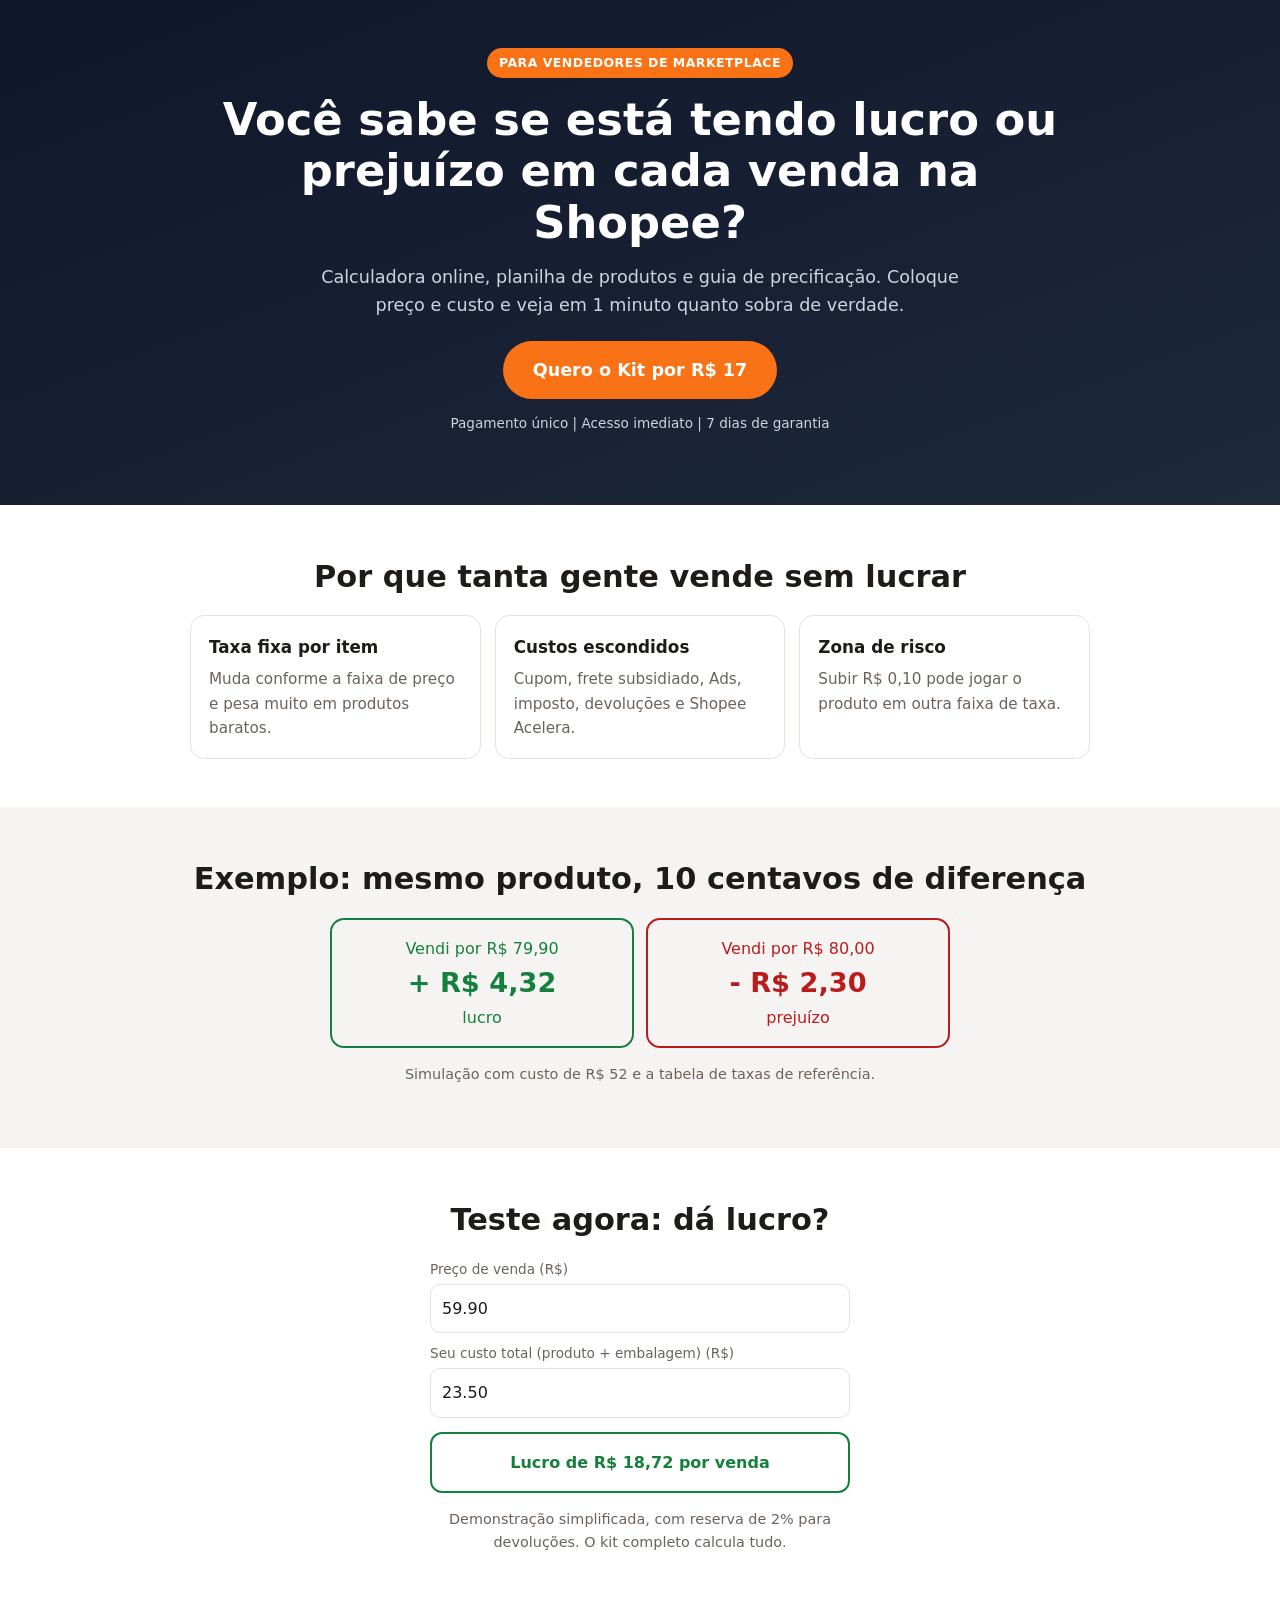
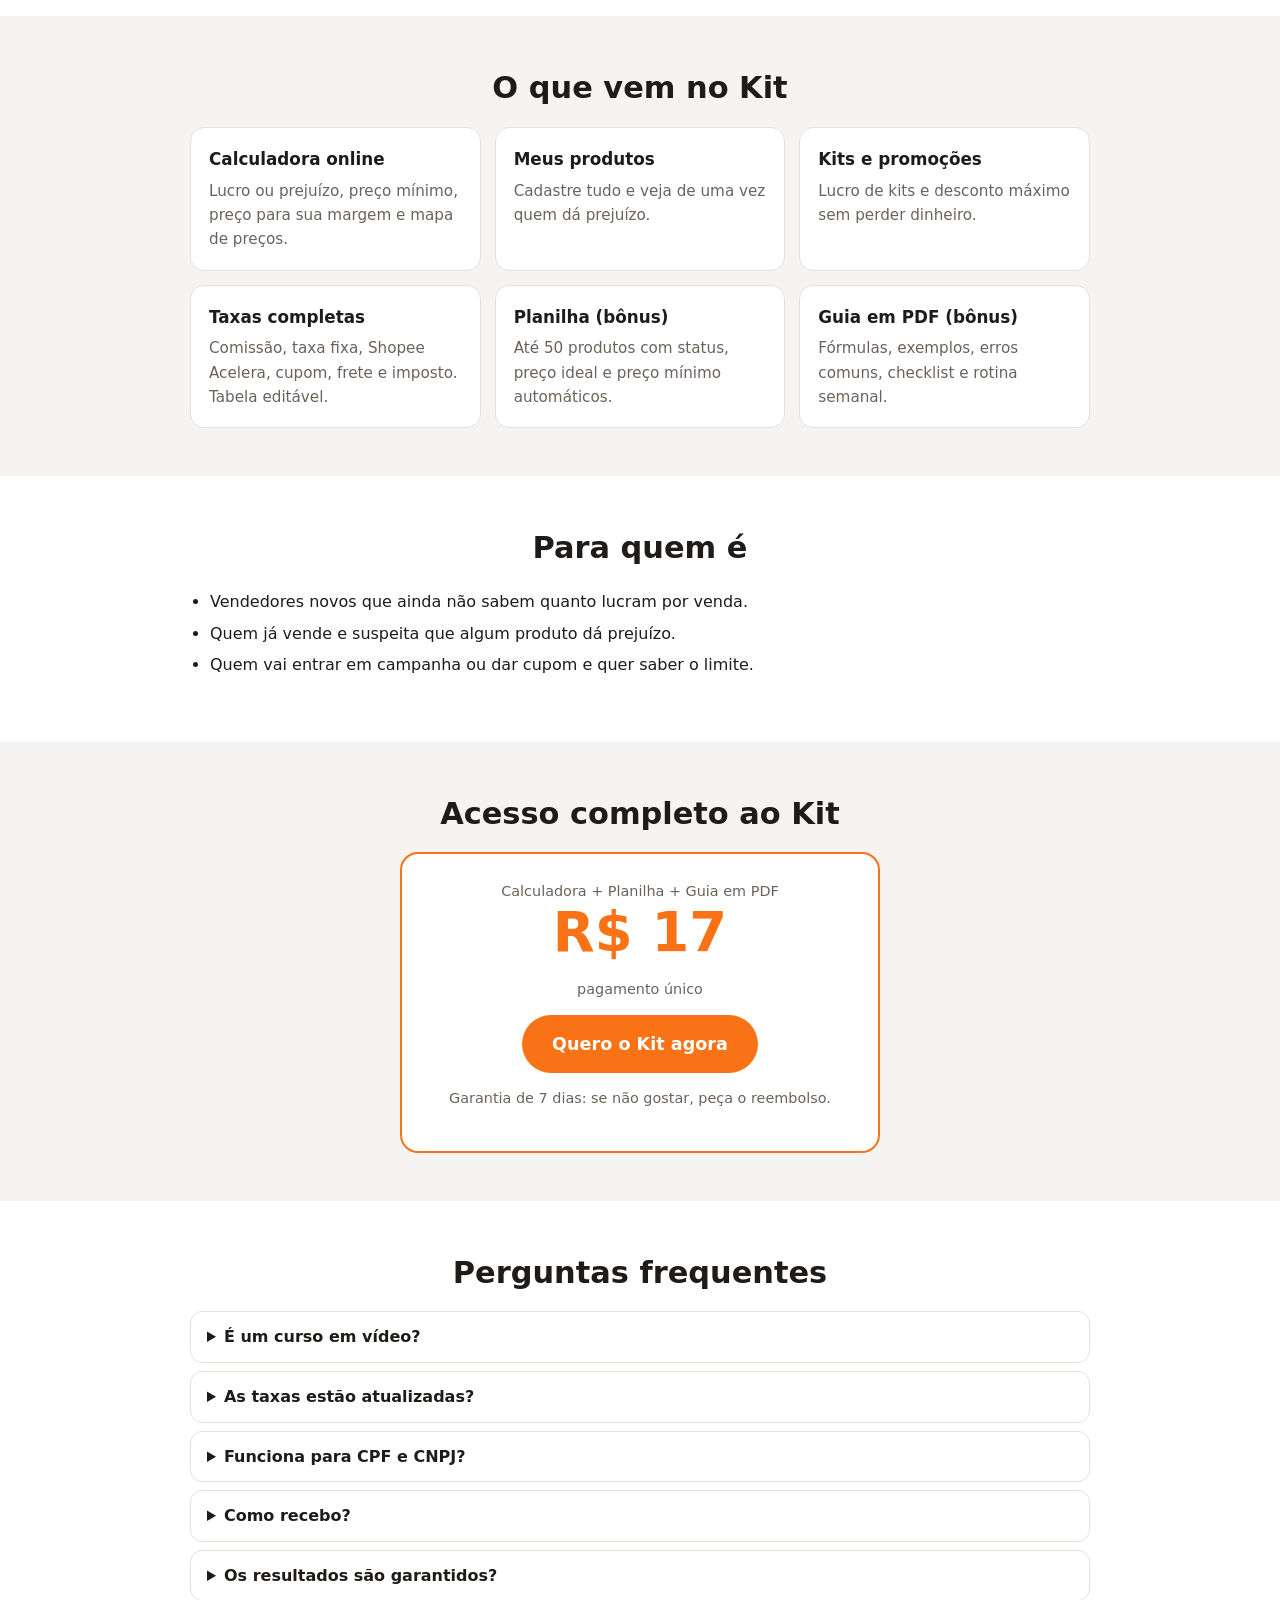
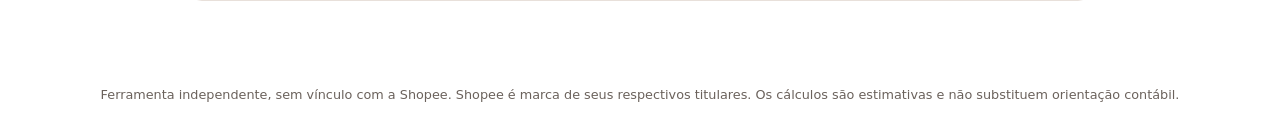
==== kit/2-divulgacao/index.html @ 6bdb3f8b "feat: kit do vendedor shopee com landing page e checkout kiwify" ====
<!DOCTYPE html>
<html lang="pt-BR">
<head>
  <meta charset="utf-8">
  <meta name="viewport" content="width=device-width, initial-scale=1, viewport-fit=cover">
  <title>Kit do Vendedor Shopee – Descubra se você tem lucro ou prejuízo</title>
  <link rel="stylesheet" href="style.css">
</head>
<body>
  <section class="hero">
    <div class="w">
      <span class="tag">PARA VENDEDORES DE MARKETPLACE</span>
      <h1>Você sabe se está tendo lucro ou prejuízo em cada venda na Shopee?</h1>
      <p>Calculadora online, planilha de produtos e guia de precificação. Coloque preço e custo e veja em 1 minuto quanto sobra de verdade.</p>
      <a class="btn buy" href="https://pay.kiwify.com.br/eOZL2Y8" target="_blank" rel="noopener">Quero o Kit por R$ 17</a>
      <p style="font-size:.85rem;margin-top:14px">Pagamento único | Acesso imediato | 7 dias de garantia</p>
    </div>
  </section>

  <section>
    <div class="w">
      <h2>Por que tanta gente vende sem lucrar</h2>
      <div class="g">
        <div class="c">
          <h3>Taxa fixa por item</h3>
          <p>Muda conforme a faixa de preço e pesa muito em produtos baratos.</p>
        </div>
        <div class="c">
          <h3>Custos escondidos</h3>
          <p>Cupom, frete subsidiado, Ads, imposto, devoluções e Shopee Acelera.</p>
        </div>
        <div class="c">
          <h3>Zona de risco</h3>
          <p>Subir R$ 0,10 pode jogar o produto em outra faixa de taxa.</p>
        </div>
      </div>
    </div>
  </section>

  <section class="alt">
    <div class="w">
      <h2>Exemplo: mesmo produto, 10 centavos de diferença</h2>
      <div class="sim">
        <div class="r o">Vendi por R$ 79,90<b>+ R$ 4,32</b>lucro</div>
        <div class="r x">Vendi por R$ 80,00<b>- R$ 2,30</b>prejuízo</div>
      </div>
      <p class="mu">Simulação com custo de R$ 52 e a tabela de taxas de referência.</p>
    </div>
  </section>

  <section>
    <div class="w">
      <h2>Teste agora: dá lucro?</h2>
      <div class="demo">
        <label for="p">Preço de venda (R$)</label>
        <input id="p" type="number" value="59.90" step="0.01" min="0">
        <label for="c">Seu custo total (produto + embalagem) (R$)</label>
        <input id="c" type="number" value="23.50" step="0.01" min="0">
        <div id="out"></div>
        <p class="mu">Demonstração simplificada, com reserva de 2% para devoluções. O kit completo calcula tudo.</p>
      </div>
    </div>
  </section>

  <section class="alt">
    <div class="w">
      <h2>O que vem no Kit</h2>
      <div class="g">
        <div class="c">
          <h3>Calculadora online</h3>
          <p>Lucro ou prejuízo, preço mínimo, preço para sua margem e mapa de preços.</p>
        </div>
        <div class="c">
          <h3>Meus produtos</h3>
          <p>Cadastre tudo e veja de uma vez quem dá prejuízo.</p>
        </div>
        <div class="c">
          <h3>Kits e promoções</h3>
          <p>Lucro de kits e desconto máximo sem perder dinheiro.</p>
        </div>
        <div class="c">
          <h3>Taxas completas</h3>
          <p>Comissão, taxa fixa, Shopee Acelera, cupom, frete e imposto. Tabela editável.</p>
        </div>
        <div class="c">
          <h3>Planilha (bônus)</h3>
          <p>Até 50 produtos com status, preço ideal e preço mínimo automáticos.</p>
        </div>
        <div class="c">
          <h3>Guia em PDF (bônus)</h3>
          <p>Fórmulas, exemplos, erros comuns, checklist e rotina semanal.</p>
        </div>
      </div>
    </div>
  </section>

  <section>
    <div class="w">
      <h2>Para quem é</h2>
      <ul>
        <li>Vendedores novos que ainda não sabem quanto lucram por venda.</li>
        <li>Quem já vende e suspeita que algum produto dá prejuízo.</li>
        <li>Quem vai entrar em campanha ou dar cupom e quer saber o limite.</li>
      </ul>
    </div>
  </section>

  <section id="prova" style="display:none">
    <div class="w">
      <h2>O que vendedores dizem</h2>
      <div class="g" id="provas"></div>
    </div>
  </section>

  <section class="alt" id="preco">
    <div class="w price">
      <h2>Acesso completo ao Kit</h2>
      <div class="box">
        <p class="mu" style="margin:0">Calculadora + Planilha + Guia em PDF</p>
        <div class="v">R$ 17</div>
        <p class="mu">pagamento único</p>
        <a class="btn buy" href="https://pay.kiwify.com.br/eOZL2Y8" target="_blank" rel="noopener">Quero o Kit agora</a>
        <p class="mu" style="margin-top:14px">Garantia de 7 dias: se não gostar, peça o reembolso.</p>
      </div>
    </div>
  </section>

  <section>
    <div class="w">
      <h2>Perguntas frequentes</h2>
      <details>
        <summary>É um curso em vídeo?</summary>
        <p>Não. É uma ferramenta de cálculo com planilha e guia em PDF para consulta rápida.</p>
      </details>
      <details>
        <summary>As taxas estão atualizadas?</summary>
        <p>A tabela é de referência e editável. A Shopee muda as regras com frequência, então confira sempre na sua Central do Vendedor.</p>
      </details>
      <details>
        <summary>Funciona para CPF e CNPJ?</summary>
        <p>Sim. Há opção para CPF com mais de 450 pedidos em 90 dias, imposto configurável e Shopee Acelera.</p>
      </details>
      <details>
        <summary>Como recebo?</summary>
        <p>Logo após o pagamento você recebe o acesso à calculadora, à planilha e ao guia.</p>
      </details>
      <details>
        <summary>Os resultados são garantidos?</summary>
        <p>São estimativas baseadas nos dados que você informa. Não prometemos ganhos, apenas ajudamos você a enxergar seus números.</p>
      </details>
    </div>
  </section>

  <footer>
    Ferramenta independente, sem vínculo com a Shopee. Shopee é marca de seus respectivos titulares. Os cálculos são estimativas e não substituem orientação contábil.
  </footer>

  <script src="script.js"></script>
</body>
</html>
---- kit/2-divulgacao/style.css ----
/* ==========================================================================
   Design & Estilos - Landing Page: Kit do Vendedor Shopee
   ========================================================================== */

:root {
  --bg: #ffffff;
  --alt: #f6f4f2;
  --tx: #1f1b18;
  --mu: #6b625c;
  --bd: #e8e0da;
  --pr: #f97316;
  --ok: #15803d;
  --no: #b91c1c;
  --hero: #0f172a;
  --in: #ffffff;
  box-sizing: border-box;
  padding-top: env(safe-area-inset-top, 0px);
  padding-bottom: env(safe-area-inset-bottom, 0px);
}

@media (prefers-color-scheme: dark) {
  :root:not([data-theme="light"]) {
    --bg: #14110e;
    --alt: #1d1814;
    --tx: #f5efe9;
    --mu: #a89e96;
    --bd: #3a312a;
    --ok: #4ade80;
    --no: #f87171;
    --in: #2b241e;
  }
}

:root[data-theme="dark"] {
  --bg: #14110e;
  --alt: #1d1814;
  --tx: #f5efe9;
  --mu: #a89e96;
  --bd: #3a312a;
  --ok: #4ade80;
  --no: #f87171;
  --in: #2b241e;
}

html {
  scroll-padding-top: env(safe-area-inset-top, 0px);
  scroll-behavior: smooth;
}

* {
  box-sizing: border-box;
}

body {
  margin: 0;
  background: var(--bg);
  color: var(--tx);
  font: 16px/1.6 system-ui, -apple-system, "Segoe UI", Roboto, sans-serif;
  -webkit-font-smoothing: antialiased;
}

section {
  padding: 48px 18px;
}

.alt {
  background: var(--alt);
}

.w {
  max-width: 900px;
  margin: 0 auto;
}

h1 {
  font-size: clamp(1.8rem, 5vw, 2.8rem);
  line-height: 1.15;
  margin: 0 0 14px;
}

h2 {
  font-size: clamp(1.4rem, 4vw, 1.9rem);
  margin: 0 0 14px;
  text-align: center;
}

.hero {
  background: linear-gradient(160deg, #0f172a, #1e293b);
  color: #ffffff;
  text-align: center;
}

.hero p {
  color: #cbd5e1;
  font-size: 1.1rem;
  max-width: 640px;
  margin: 0 auto 22px;
}

.tag {
  display: inline-block;
  background: var(--pr);
  color: #ffffff;
  font-weight: 700;
  font-size: 0.78rem;
  padding: 5px 12px;
  border-radius: 99px;
  margin-bottom: 16px;
  letter-spacing: 0.5px;
}

.btn {
  display: inline-block;
  background: var(--pr);
  color: #ffffff;
  font-weight: 700;
  font-size: 1.1rem;
  padding: 15px 30px;
  border-radius: 99px;
  text-decoration: none;
  cursor: pointer;
  transition: transform 0.15s ease, opacity 0.15s ease;
}

.btn:hover {
  opacity: 0.95;
  transform: translateY(-1px);
}

.btn:active {
  transform: translateY(0);
}

.g {
  display: grid;
  grid-template-columns: repeat(auto-fit, minmax(240px, 1fr));
  gap: 14px;
}

.c {
  background: var(--bg);
  border: 1px solid var(--bd);
  border-radius: 14px;
  padding: 18px;
}

.alt .c {
  background: var(--bg);
}

.c h3 {
  margin: 0 0 6px;
  font-size: 1.05rem;
}

.c p {
  margin: 0;
  color: var(--mu);
  font-size: 0.95rem;
}

.sim {
  display: grid;
  grid-template-columns: 1fr 1fr;
  gap: 12px;
  max-width: 620px;
  margin: 0 auto;
}

@media (max-width: 560px) {
  .sim {
    grid-template-columns: 1fr;
  }
}

.r {
  border-radius: 14px;
  padding: 16px;
  border: 2px solid;
  text-align: center;
}

.r b {
  display: block;
  font-size: 1.7rem;
}

.r.o {
  border-color: var(--ok);
  color: var(--ok);
}

.r.x {
  border-color: var(--no);
  color: var(--no);
}

.mu {
  color: var(--mu);
  text-align: center;
  font-size: 0.9rem;
}

.demo {
  max-width: 420px;
  margin: 0 auto;
}

label {
  display: block;
  font-size: 0.85rem;
  color: var(--mu);
  margin: 10px 0 3px;
}

input {
  width: 100%;
  padding: 11px;
  border: 1px solid var(--bd);
  border-radius: 10px;
  background: var(--in);
  color: var(--tx);
  font: inherit;
}

#out {
  margin-top: 14px;
  padding: 16px;
  border-radius: 12px;
  text-align: center;
  font-weight: 700;
  border: 2px solid var(--bd);
  transition: all 0.2s ease;
}

ul {
  padding-left: 20px;
}

li {
  margin: 6px 0;
}

.price {
  text-align: center;
}

.price .v {
  font-size: 3.4rem;
  font-weight: 800;
  color: var(--pr);
  line-height: 1.1;
}

.box {
  max-width: 480px;
  margin: 0 auto;
  background: var(--bg);
  border: 2px solid var(--pr);
  border-radius: 18px;
  padding: 26px;
}

details {
  border: 1px solid var(--bd);
  border-radius: 12px;
  padding: 12px 16px;
  margin: 8px 0;
  background: var(--bg);
}

summary {
  font-weight: 600;
  cursor: pointer;
}

footer {
  padding: 28px 18px;
  text-align: center;
  font-size: 0.8rem;
  color: var(--mu);
}
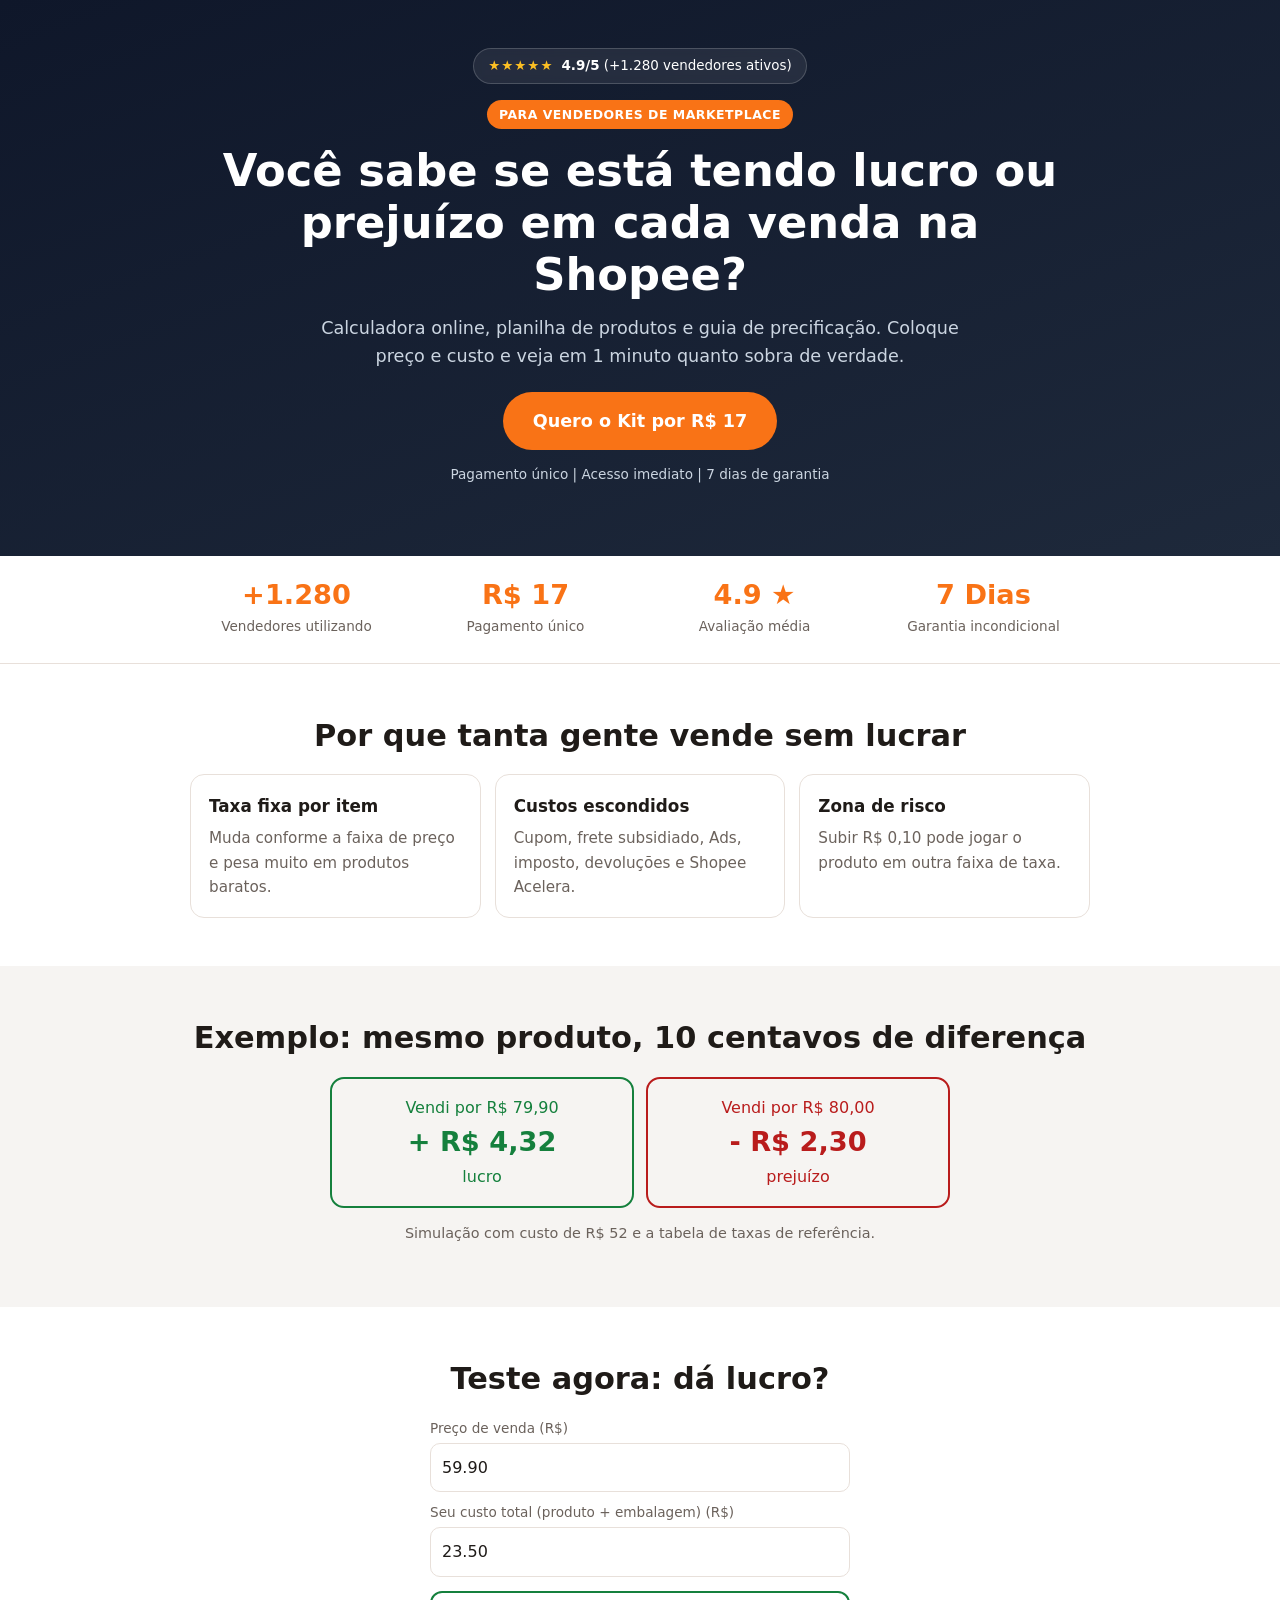
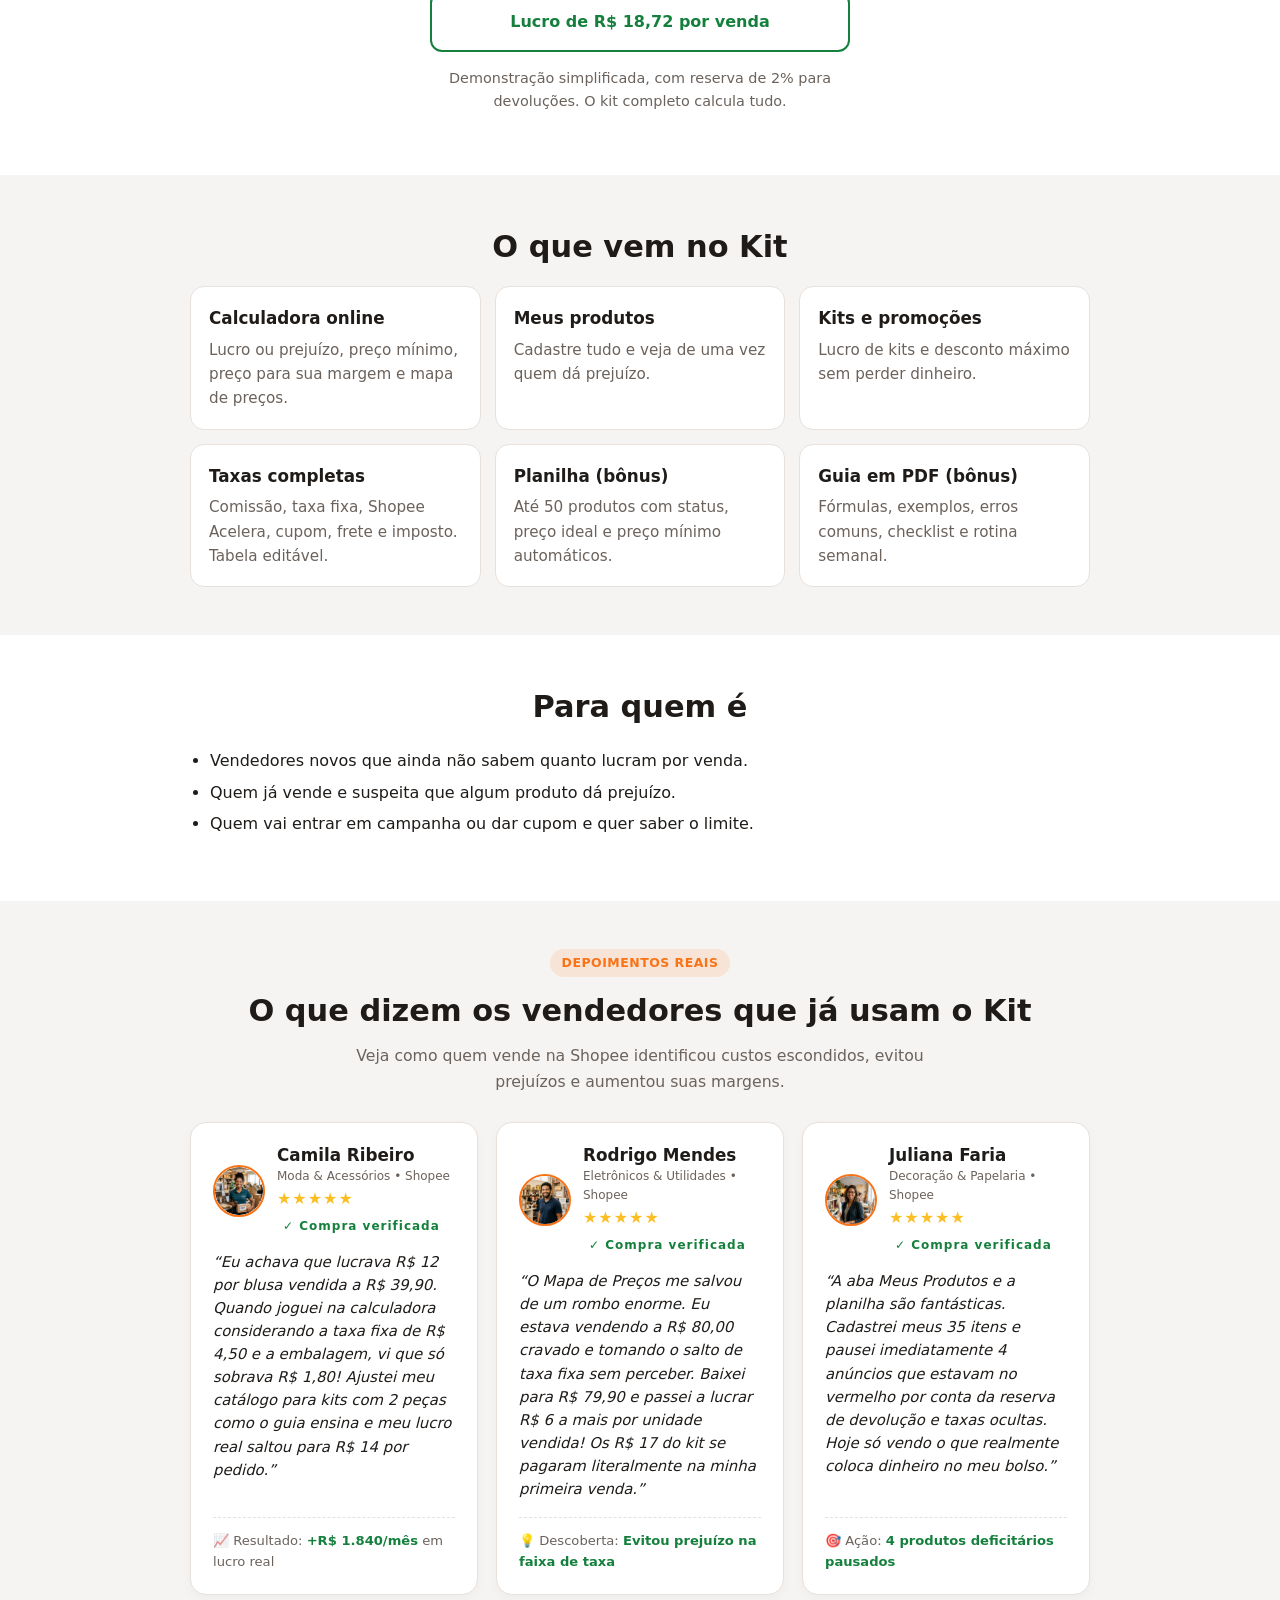
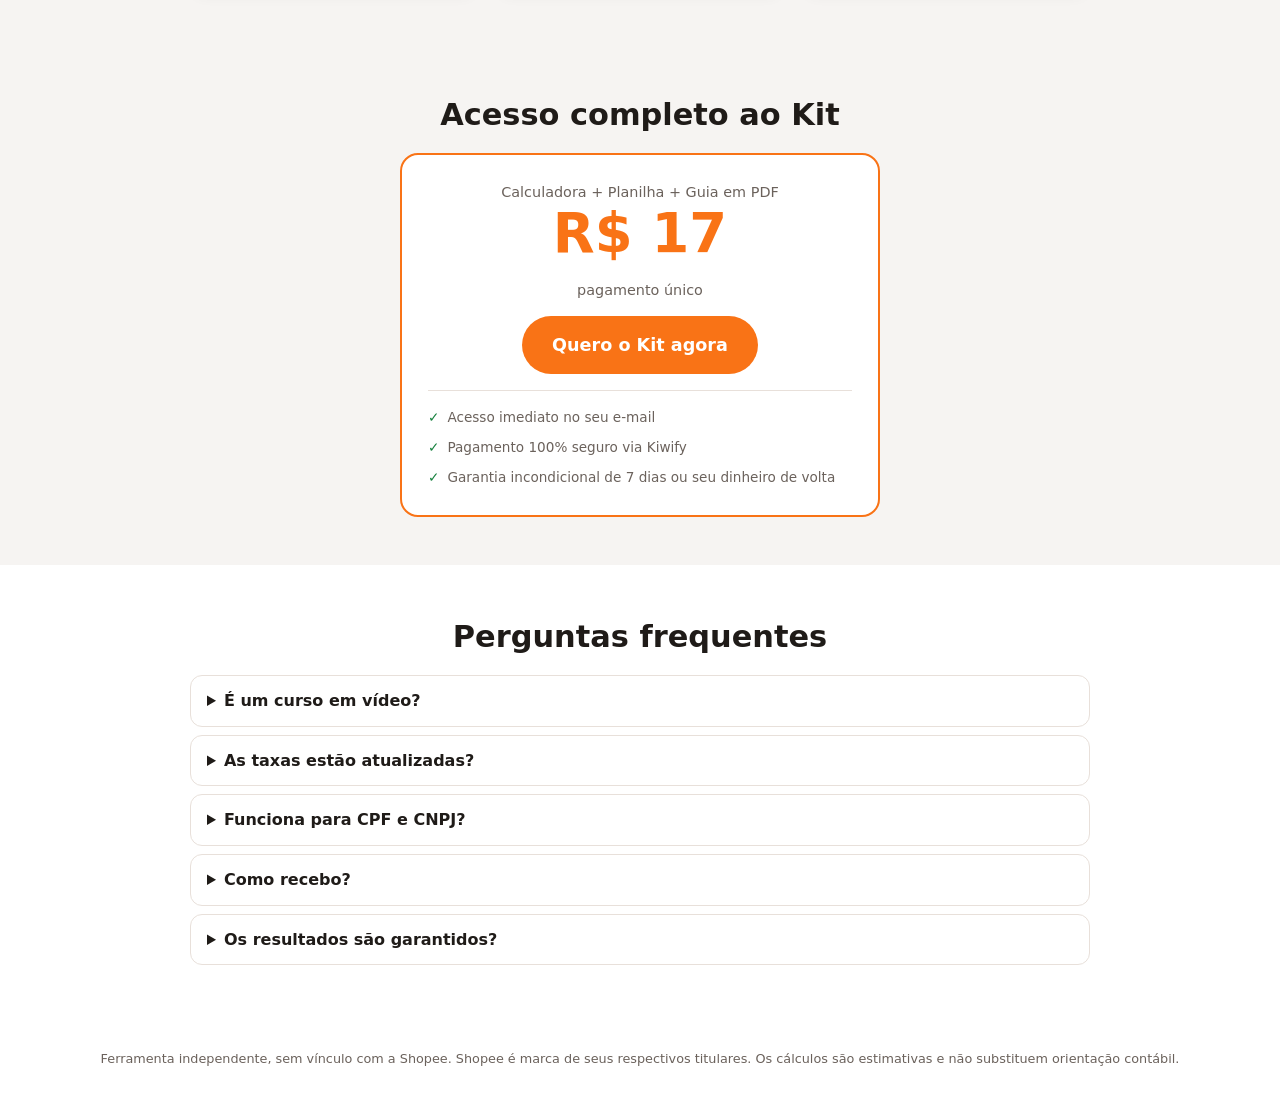
==== commit f34c7cb3: "feat: adiciona secao de prova social com depoimentos e metricas" ====
--- a/kit/2-divulgacao/index.html
+++ b/kit/2-divulgacao/index.html
@@ -9,11 +9,37 @@
 <body>
   <section class="hero">
     <div class="w">
+      <div class="trust-pill">
+        <span class="stars">★★★★★</span>
+        <span><strong>4.9/5</strong> (+1.280 vendedores ativos)</span>
+      </div>
+      <br>
       <span class="tag">PARA VENDEDORES DE MARKETPLACE</span>
       <h1>Você sabe se está tendo lucro ou prejuízo em cada venda na Shopee?</h1>
       <p>Calculadora online, planilha de produtos e guia de precificação. Coloque preço e custo e veja em 1 minuto quanto sobra de verdade.</p>
       <a class="btn buy" href="https://pay.kiwify.com.br/eOZL2Y8" target="_blank" rel="noopener">Quero o Kit por R$ 17</a>
       <p style="font-size:.85rem;margin-top:14px">Pagamento único | Acesso imediato | 7 dias de garantia</p>
+    </div>
+  </section>
+
+  <section class="stats-bar">
+    <div class="w stats-grid">
+      <div class="stat-item">
+        <b>+1.280</b>
+        <span>Vendedores utilizando</span>
+      </div>
+      <div class="stat-item">
+        <b>R$ 17</b>
+        <span>Pagamento único</span>
+      </div>
+      <div class="stat-item">
+        <b>4.9 ★</b>
+        <span>Avaliação média</span>
+      </div>
+      <div class="stat-item">
+        <b>7 Dias</b>
+        <span>Garantia incondicional</span>
+      </div>
     </div>
   </section>
 
@@ -105,10 +131,67 @@
     </div>
   </section>
 
-  <section id="prova" style="display:none">
-    <div class="w">
-      <h2>O que vendedores dizem</h2>
-      <div class="g" id="provas"></div>
+  <section class="alt" id="prova">
+    <div class="w">
+      <span class="section-badge">DEPOIMENTOS REAIS</span>
+      <h2>O que dizem os vendedores que já usam o Kit</h2>
+      <p class="section-sub">Veja como quem vende na Shopee identificou custos escondidos, evitou prejuízos e aumentou suas margens.</p>
+
+      <div class="reviews-grid">
+        <!-- Depoimento 1: Camila -->
+        <div class="review-card">
+          <div>
+            <div class="review-header">
+              <img src="depoimentos/camila.jpg" alt="Camila Ribeiro" class="avatar" loading="lazy">
+              <div class="reviewer-info">
+                <h4>Camila Ribeiro</h4>
+                <span class="reviewer-tag">Moda & Acessórios • Shopee</span>
+                <div class="stars">★★★★★ <span class="verified">✓ Compra verificada</span></div>
+              </div>
+            </div>
+            <p class="review-text">“Eu achava que lucrava R$ 12 por blusa vendida a R$ 39,90. Quando joguei na calculadora considerando a taxa fixa de R$ 4,50 e a embalagem, vi que só sobrava R$ 1,80! Ajustei meu catálogo para kits com 2 peças como o guia ensina e meu lucro real saltou para R$ 14 por pedido.”</p>
+          </div>
+          <div class="review-footer">
+            <span class="review-impact">📈 Resultado: <strong>+R$ 1.840/mês</strong> em lucro real</span>
+          </div>
+        </div>
+
+        <!-- Depoimento 2: Rodrigo -->
+        <div class="review-card">
+          <div>
+            <div class="review-header">
+              <img src="depoimentos/rodrigo.jpg" alt="Rodrigo Mendes" class="avatar" loading="lazy">
+              <div class="reviewer-info">
+                <h4>Rodrigo Mendes</h4>
+                <span class="reviewer-tag">Eletrônicos & Utilidades • Shopee</span>
+                <div class="stars">★★★★★ <span class="verified">✓ Compra verificada</span></div>
+              </div>
+            </div>
+            <p class="review-text">“O Mapa de Preços me salvou de um rombo enorme. Eu estava vendendo a R$ 80,00 cravado e tomando o salto de taxa fixa sem perceber. Baixei para R$ 79,90 e passei a lucrar R$ 6 a mais por unidade vendida! Os R$ 17 do kit se pagaram literalmente na minha primeira venda.”</p>
+          </div>
+          <div class="review-footer">
+            <span class="review-impact">💡 Descoberta: <strong>Evitou prejuízo na faixa de taxa</strong></span>
+          </div>
+        </div>
+
+        <!-- Depoimento 3: Juliana -->
+        <div class="review-card">
+          <div>
+            <div class="review-header">
+              <img src="depoimentos/juliana.jpg" alt="Juliana Faria" class="avatar" loading="lazy">
+              <div class="reviewer-info">
+                <h4>Juliana Faria</h4>
+                <span class="reviewer-tag">Decoração & Papelaria • Shopee</span>
+                <div class="stars">★★★★★ <span class="verified">✓ Compra verificada</span></div>
+              </div>
+            </div>
+            <p class="review-text">“A aba Meus Produtos e a planilha são fantásticas. Cadastrei meus 35 itens e pausei imediatamente 4 anúncios que estavam no vermelho por conta da reserva de devolução e taxas ocultas. Hoje só vendo o que realmente coloca dinheiro no meu bolso.”</p>
+          </div>
+          <div class="review-footer">
+            <span class="review-impact">🎯 Ação: <strong>4 produtos deficitários pausados</strong></span>
+          </div>
+        </div>
+      </div>
     </div>
   </section>
 
@@ -120,7 +203,11 @@
         <div class="v">R$ 17</div>
         <p class="mu">pagamento único</p>
         <a class="btn buy" href="https://pay.kiwify.com.br/eOZL2Y8" target="_blank" rel="noopener">Quero o Kit agora</a>
-        <p class="mu" style="margin-top:14px">Garantia de 7 dias: se não gostar, peça o reembolso.</p>
+        <div class="trust-badges-list">
+          <span><span class="icon">✓</span> Acesso imediato no seu e-mail</span>
+          <span><span class="icon">✓</span> Pagamento 100% seguro via Kiwify</span>
+          <span><span class="icon">✓</span> Garantia incondicional de 7 dias ou seu dinheiro de volta</span>
+        </div>
       </div>
     </div>
   </section>
--- a/kit/2-divulgacao/style.css
+++ b/kit/2-divulgacao/style.css
@@ -280,3 +280,176 @@
   font-size: 0.8rem;
   color: var(--mu);
 }
+
+/* ==========================================================================
+   Prova Social & Depoimentos
+   ========================================================================== */
+
+.trust-pill {
+  display: inline-flex;
+  align-items: center;
+  gap: 8px;
+  background: rgba(255, 255, 255, 0.08);
+  border: 1px solid rgba(255, 255, 255, 0.18);
+  padding: 6px 14px;
+  border-radius: 99px;
+  font-size: 0.84rem;
+  margin-bottom: 16px;
+  backdrop-filter: blur(4px);
+}
+
+.stars {
+  color: #fbbf24;
+  letter-spacing: 1px;
+}
+
+.stats-bar {
+  background: var(--card, var(--bg));
+  border-bottom: 1px solid var(--bd);
+  padding: 24px 18px;
+}
+
+.stats-grid {
+  display: grid;
+  grid-template-columns: repeat(auto-fit, minmax(180px, 1fr));
+  gap: 16px;
+  text-align: center;
+}
+
+.stat-item b {
+  display: block;
+  font-size: 1.7rem;
+  font-weight: 800;
+  color: var(--pr);
+  line-height: 1.1;
+  margin-bottom: 3px;
+}
+
+.stat-item span {
+  font-size: 0.85rem;
+  color: var(--mu);
+}
+
+.section-badge {
+  display: table;
+  margin: 0 auto 10px;
+  background: rgba(249, 115, 22, 0.12);
+  color: var(--pr);
+  font-weight: 700;
+  font-size: 0.78rem;
+  padding: 4px 12px;
+  border-radius: 99px;
+  letter-spacing: 0.5px;
+}
+
+.section-sub {
+  text-align: center;
+  color: var(--mu);
+  max-width: 600px;
+  margin: -6px auto 28px;
+  font-size: 0.98rem;
+}
+
+.reviews-grid {
+  display: grid;
+  grid-template-columns: repeat(auto-fit, minmax(270px, 1fr));
+  gap: 18px;
+}
+
+.review-card {
+  background: var(--bg);
+  border: 1px solid var(--bd);
+  border-radius: 16px;
+  padding: 22px;
+  display: flex;
+  flex-direction: column;
+  justify-content: space-between;
+  box-shadow: 0 4px 12px rgba(0, 0, 0, 0.03);
+  transition: transform 0.2s ease, box-shadow 0.2s ease;
+}
+
+.review-card:hover {
+  transform: translateY(-3px);
+  box-shadow: 0 8px 22px rgba(0, 0, 0, 0.06);
+}
+
+.review-header {
+  display: flex;
+  gap: 12px;
+  align-items: center;
+  margin-bottom: 14px;
+}
+
+.avatar {
+  width: 52px;
+  height: 52px;
+  border-radius: 50%;
+  object-fit: cover;
+  border: 2px solid var(--pr);
+  flex-shrink: 0;
+}
+
+.reviewer-info h4 {
+  margin: 0;
+  font-size: 1.05rem;
+  line-height: 1.2;
+}
+
+.reviewer-tag {
+  display: block;
+  font-size: 0.75rem;
+  color: var(--mu);
+  margin-top: 2px;
+}
+
+.verified {
+  display: inline-block;
+  color: var(--ok);
+  font-size: 0.75rem;
+  font-weight: 600;
+  margin-left: 6px;
+}
+
+.review-text {
+  font-size: 0.93rem;
+  line-height: 1.55;
+  color: var(--tx);
+  margin: 0 0 16px;
+  font-style: italic;
+}
+
+.review-footer {
+  padding-top: 12px;
+  border-top: 1px dashed var(--bd);
+  font-size: 0.82rem;
+  color: var(--mu);
+}
+
+.review-impact strong {
+  color: var(--ok);
+  font-weight: 700;
+}
+
+.trust-badges-list {
+  display: flex;
+  flex-direction: column;
+  gap: 8px;
+  margin-top: 16px;
+  text-align: left;
+  font-size: 0.85rem;
+  color: var(--mu);
+  border-top: 1px solid var(--bd);
+  padding-top: 16px;
+}
+
+.trust-badges-list span {
+  display: flex;
+  align-items: center;
+  gap: 8px;
+}
+
+.trust-badges-list svg, .trust-badges-list .icon {
+  color: var(--ok);
+  font-weight: bold;
+}
+
